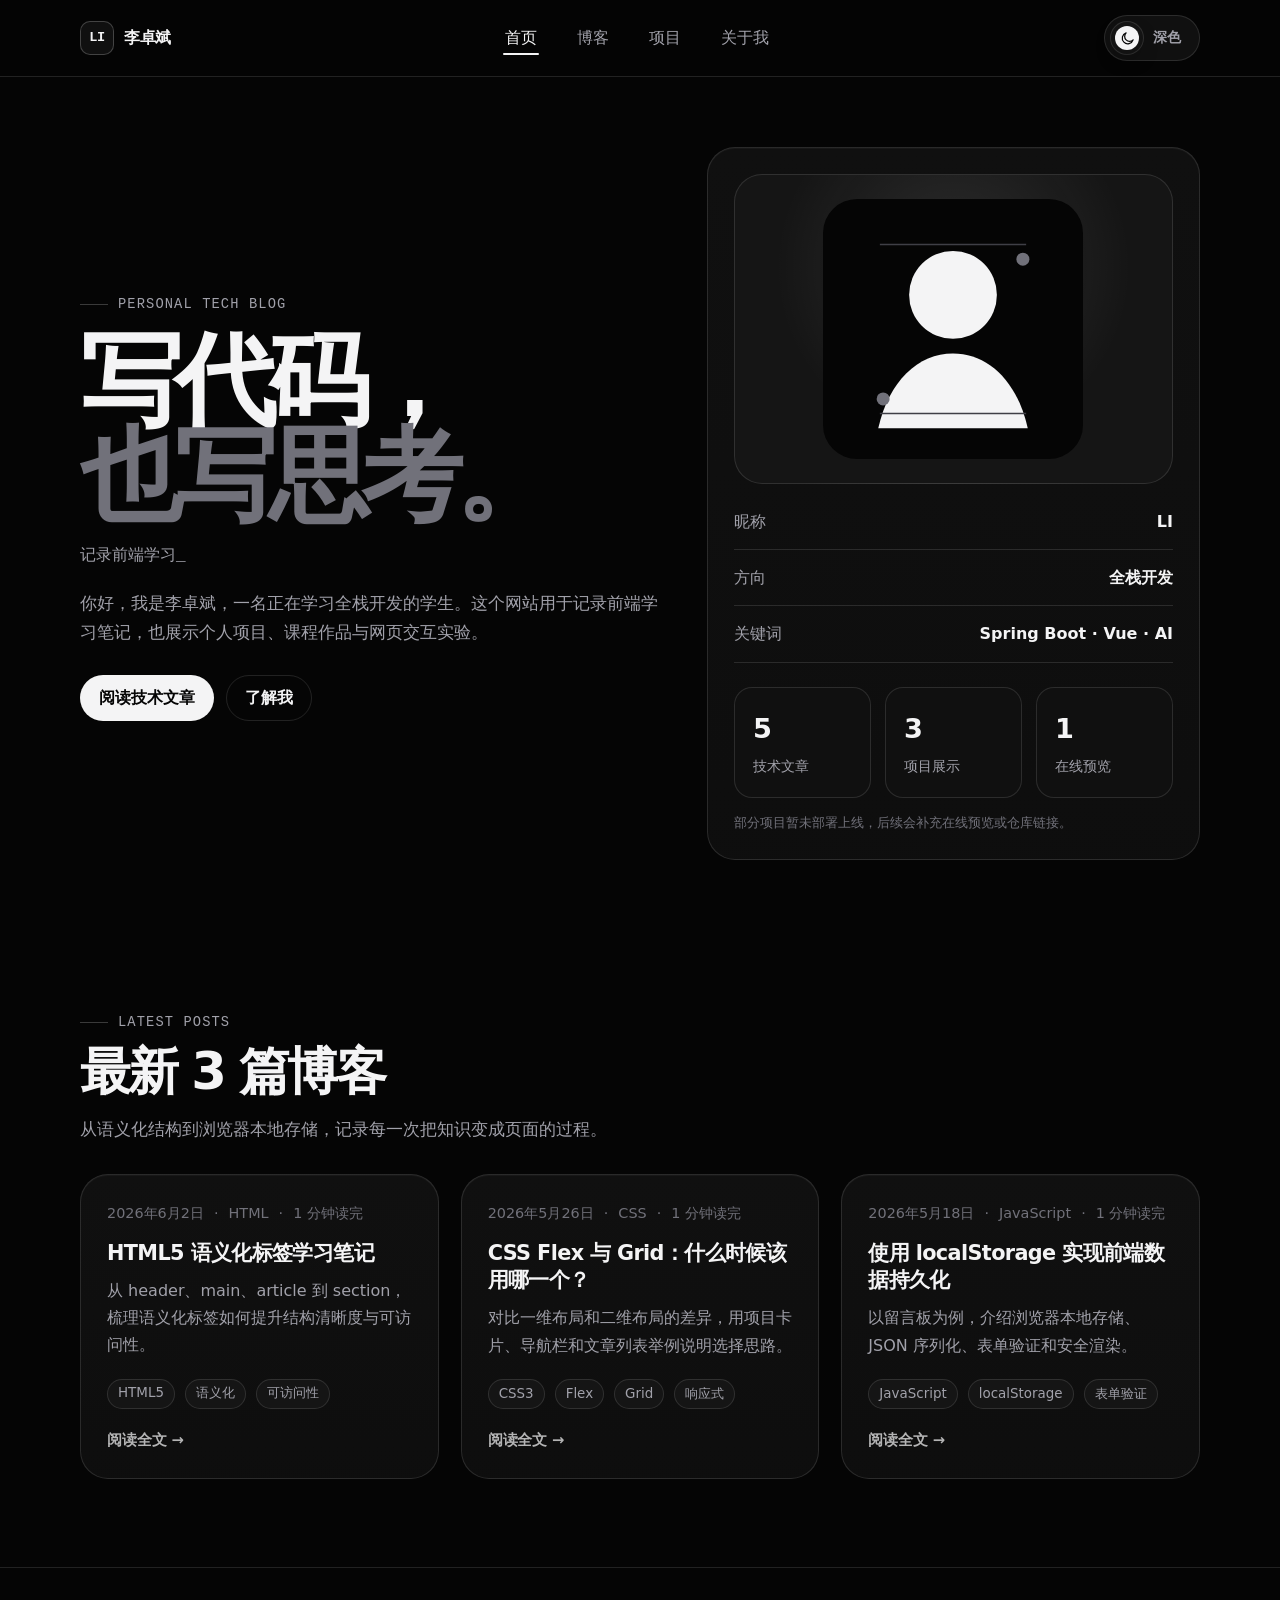
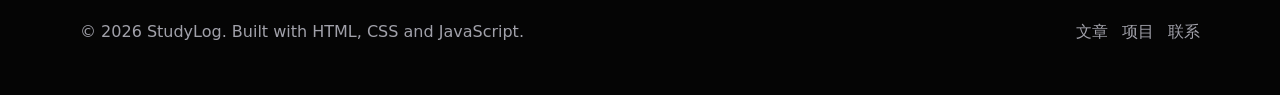
==== index.html @ e062557d "初版" ====
<!DOCTYPE html>
<html lang="zh-CN">
<head>
  <meta charset="UTF-8">
  <meta name="viewport" content="width=device-width, initial-scale=1.0">
  <meta name="description" content="该项目是一个暗黑极简风格的个人技术博客，记录前端学习、网页交互与课程项目。">
  <title>个人技术博客</title>
  <script>if (window.matchMedia("(hover: hover) and (pointer: fine) and (prefers-reduced-motion: no-preference)").matches) document.documentElement.classList.add("custom-cursor-boot");</script><style>html.custom-cursor-boot,html.custom-cursor-boot *{cursor:none!important}</style>
  <link rel="stylesheet" href="assets/css/style.css">
</head>
<body data-page="home">
  <header class="site-header">
    <nav class="navbar container" aria-label="主导航">
      <a class="logo" href="index.html"><span class="logo-mark">LI</span><span>李卓斌</span></a>
      <div class="nav-links" id="navLinks">
        <a class="nav-link" data-nav="home" href="index.html">首页</a>
        <a class="nav-link" data-nav="blog" href="blog.html">博客</a>
        <a class="nav-link" data-nav="projects" href="projects.html">项目</a>
        <a class="nav-link" data-nav="about" href="about.html">关于我</a>
      </div>
      <div class="nav-actions">
        <button class="theme-toggle" id="themeToggle" type="button" aria-label="切换主题">亮</button>
        <button class="mobile-toggle" id="mobileToggle" type="button" aria-label="打开导航菜单" aria-expanded="false">☰</button>
      </div>
    </nav>
  </header>

  <main>
    <section class="hero">
      <div class="container hero-grid">
        <div data-animate>
          <span class="kicker">Personal Tech Blog</span>
          <h1 class="hero-title">写代码，<br><span class="muted-word">也写思考。</span></h1>
          <p class="typewriter" id="typewriter" aria-live="polite"></p>
          <p class="section-lead">你好，我是李卓斌，一名正在学习全栈开发的学生。这个网站用于记录前端学习笔记，也展示个人项目、课程作品与网页交互实验。</p>
          <div class="hero-actions">
            <a class="btn" href="blog.html">阅读技术文章</a>
            <a class="btn btn-ghost" href="about.html">了解我</a>
          </div>
        </div>

        <aside class="card hero-panel" data-animate>
          <div class="avatar-wrap">
            <img src="assets/images/avatar.svg" alt="林川的头像插画" width="260" height="260">
          </div>
          <ul class="profile-list">
            <li><span>昵称</span><strong>LI</strong></li>
            <li><span>方向</span><strong>全栈开发</strong></li>
            <li><span>关键词</span><strong>Spring Boot · Vue · AI</strong></li>
          </ul>
          <div class="stats-strip" aria-label="网站统计">
            <div class="stat-box"><strong>5</strong><span>技术文章</span></div>
            <div class="stat-box"><strong>3</strong><span>项目展示</span></div>
            <div class="stat-box"><strong>1</strong><span>在线预览</span></div>
          </div>
          <p class="deploy-note">部分项目暂未部署上线，后续会补充在线预览或仓库链接。</p>
        </aside>
      </div>
    </section>

    <section class="section" aria-labelledby="latest-title">
      <div class="container">
        <span class="kicker">Latest Posts</span>
        <h2 class="section-title" id="latest-title">最新 3 篇博客</h2>
        <p class="section-lead">从语义化结构到浏览器本地存储，记录每一次把知识变成页面的过程。</p>
        <div class="grid grid-3" id="latestPosts" style="margin-top: 30px;"></div>
      </div>
    </section>
  </main>

  <footer class="site-footer">
    <div class="container footer-row">
      <p>© 2026 StudyLog. Built with HTML, CSS and JavaScript.</p>
      <div class="footer-links"><a href="blog.html">文章</a><a href="projects.html">项目</a><a href="about.html">联系</a></div>
    </div>
  </footer>

  <script src="assets/js/data.js"></script>
  <script src="assets/js/main.js"></script>
</body>
</html>
---- assets/css/style.css ----
/* =========================================================
   Personal Tech Blog - dark minimalist design system
   HTML5 + CSS3 + JavaScript course project
   ========================================================= */

:root {
  color-scheme: dark;
  --bg: #050505;
  --bg-soft: #090909;
  --surface: #101010;
  --surface-2: #151515;
  --surface-3: #1c1c1c;
  --text: #f4f4f5;
  --muted: #a1a1aa;
  --muted-2: #71717a;
  --border: rgba(244, 244, 245, 0.12);
  --border-strong: rgba(244, 244, 245, 0.22);
  --accent: #f5f5f5;
  --accent-soft: rgba(245, 245, 245, 0.12);
  --focus-glow: rgba(244, 244, 245, 0.1);
  --trace-strong: rgba(255, 255, 255, 0.78);
  --trace-soft: rgba(255, 255, 255, 0.18);
  --success: #22c55e;
  --danger: #fb7185;
  --warning: #f59e0b;
  --shadow: 0 24px 80px rgba(0, 0, 0, 0.45);
  --radius-lg: 28px;
  --radius-md: 18px;
  --radius-sm: 12px;
  --container: 1120px;
  --nav-height: 76px;
  --transition: 180ms ease;
  --transition-slow: 360ms cubic-bezier(0.2, 0.8, 0.2, 1);
}

@property --trace-angle {
  syntax: "<angle>";
  inherits: true;
  initial-value: 0deg;
}

body.light-theme {
  color-scheme: light;
  --bg: #f7f7f8;
  --bg-soft: #ffffff;
  --surface: #ffffff;
  --surface-2: #f1f1f3;
  --surface-3: #e8e8ec;
  --text: #111113;
  --muted: #52525b;
  --muted-2: #71717a;
  --border: rgba(24, 24, 27, 0.12);
  --border-strong: rgba(24, 24, 27, 0.22);
  --accent: #111113;
  --accent-soft: rgba(17, 17, 19, 0.08);
  --focus-glow: rgba(17, 17, 19, 0.08);
  --trace-strong: rgba(17, 17, 19, 0.42);
  --trace-soft: rgba(17, 17, 19, 0.1);
  --shadow: 0 20px 70px rgba(24, 24, 27, 0.12);
}

* {
  box-sizing: border-box;
}

html {
  scroll-behavior: smooth;
}

body {
  margin: 0;
  min-height: 100vh;
  font-family: Inter, ui-sans-serif, system-ui, -apple-system, BlinkMacSystemFont, "Segoe UI", "Microsoft YaHei", sans-serif;
  background: var(--bg);
  color: var(--text);
  line-height: 1.7;
  font-size: 16px;
  transition: opacity 160ms ease, transform 160ms ease, filter 160ms ease, background var(--transition), color var(--transition);
}

body.light-theme {
  background: var(--bg);
}

.site-header,
main,
.site-footer {
  transition: opacity 160ms ease, transform 160ms ease, filter 160ms ease;
}

body.page-leaving .site-header,
body.page-leaving main,
body.page-leaving .site-footer {
  opacity: 0.88;
  transform: translateY(4px);
  filter: blur(1px);
}

img,
svg {
  max-width: 100%;
  display: block;
}

a {
  color: inherit;
  text-decoration: none;
}

button,
input,
textarea,
select {
  font: inherit;
}

button,
a,
select {
  cursor: pointer;
}

:focus-visible {
  outline: 2px solid var(--accent);
  outline-offset: 4px;
}

::selection {
  color: var(--bg);
  background: var(--text);
}

@media (hover: hover) and (pointer: fine) and (prefers-reduced-motion: no-preference) {
  html.custom-cursor-boot,
  html.custom-cursor-boot *,
  .custom-cursor-enabled,
  .custom-cursor-enabled * {
    cursor: none !important;
  }
}

.custom-cursor-dot,
.custom-cursor-ring {
  position: fixed;
  left: 0;
  top: 0;
  z-index: 999;
  pointer-events: none;
  opacity: 0;
  will-change: transform, opacity;
}

.custom-cursor-dot {
  width: 7px;
  height: 7px;
  border-radius: 50%;
  background: var(--text);
  transition: opacity 120ms ease;
}

.custom-cursor-ring {
  width: 34px;
  height: 34px;
  border: 1px solid color-mix(in srgb, var(--text) 72%, transparent);
  border-radius: 50%;
  transition: opacity 160ms ease, width 160ms ease, height 160ms ease, border-color 160ms ease;
}

.custom-cursor-visible .custom-cursor-dot,
.custom-cursor-visible .custom-cursor-ring {
  opacity: 1;
}

.custom-cursor-pressed .custom-cursor-dot {
  opacity: 0;
}

.custom-cursor-pressed .custom-cursor-ring {
  width: 54px;
  height: 54px;
  border-color: color-mix(in srgb, var(--text) 42%, transparent);
}

.container {
  width: min(100% - 40px, var(--container));
  margin: 0 auto;
}

.section {
  padding: 88px 0;
}

.section-tight {
  padding: 56px 0;
}

.kicker {
  display: inline-flex;
  align-items: center;
  gap: 10px;
  color: var(--muted);
  font-family: ui-monospace, SFMono-Regular, Consolas, "Liberation Mono", monospace;
  font-size: 0.86rem;
  letter-spacing: 0.08em;
  text-transform: uppercase;
}

.kicker::before {
  content: "";
  width: 28px;
  height: 1px;
  background: var(--border-strong);
}

.section-title {
  margin: 10px 0 16px;
  font-size: clamp(2rem, 4vw, 3.4rem);
  line-height: 1.08;
  letter-spacing: -0.055em;
}

.section-lead {
  max-width: 720px;
  margin: 0;
  color: var(--muted);
  font-size: 1.05rem;
}

.mono {
  font-family: ui-monospace, SFMono-Regular, Consolas, "Liberation Mono", monospace;
}

/* Navigation */
.site-header {
  position: sticky;
  top: 0;
  z-index: 50;
  border-bottom: 1px solid var(--border);
  background: color-mix(in srgb, var(--bg) 82%, transparent);
  backdrop-filter: blur(18px);
}

.navbar {
  min-height: var(--nav-height);
  display: flex;
  align-items: center;
  justify-content: space-between;
  gap: 22px;
}

.logo {
  display: inline-flex;
  align-items: center;
  gap: 10px;
  font-weight: 800;
  letter-spacing: -0.03em;
}

.logo-mark {
  width: 34px;
  height: 34px;
  display: grid;
  place-items: center;
  border: 1px solid var(--border-strong);
  border-radius: 10px;
  background: var(--surface);
  font-family: ui-monospace, SFMono-Regular, Consolas, monospace;
  font-size: 0.85rem;
}

.nav-links {
  position: relative;
  display: flex;
  align-items: center;
  gap: 8px;
  --nav-indicator-x: 0px;
  --nav-indicator-width: 0px;
}

.nav-links::after {
  content: "";
  position: absolute;
  left: 0;
  bottom: 5px;
  width: var(--nav-indicator-width);
  height: 2px;
  border-radius: 999px;
  background: var(--text);
  opacity: var(--nav-indicator-opacity, 0);
  transform: translateX(var(--nav-indicator-x));
  transition: transform var(--transition-slow), width var(--transition-slow), opacity var(--transition);
}

.nav-link {
  min-height: 44px;
  display: inline-flex;
  align-items: center;
  padding: 0 15px;
  border: 1px solid transparent;
  border-radius: 999px;
  color: var(--muted);
  transition: color var(--transition), background var(--transition), border-color var(--transition);
}

.nav-link:hover,
.nav-link.active {
  color: var(--text);
}

.nav-link:hover {
  background: color-mix(in srgb, var(--surface-2) 70%, transparent);
}

.nav-actions {
  display: flex;
  align-items: center;
  gap: 10px;
}

.theme-toggle,
.mobile-toggle {
  min-height: 44px;
  border: 1px solid var(--border);
  border-radius: 999px;
  background: var(--surface);
  color: var(--text);
  transition: transform var(--transition), background var(--transition), border-color var(--transition);
}

.theme-toggle {
  min-width: 96px;
  display: inline-flex;
  align-items: center;
  gap: 9px;
  padding: 5px 12px 5px 5px;
  color: var(--muted);
}

.theme-toggle-track {
  width: 34px;
  height: 34px;
  display: inline-grid;
  place-items: center;
  border-radius: 999px;
  background: var(--surface-2);
  border: 1px solid var(--border);
  transition: background var(--transition), border-color var(--transition);
}

.theme-toggle-thumb {
  width: 24px;
  height: 24px;
  display: inline-grid;
  place-items: center;
  border-radius: 999px;
  background: var(--text);
  color: var(--bg);
  box-shadow: 0 8px 20px rgba(0, 0, 0, 0.28);
  transition: transform var(--transition), background var(--transition), color var(--transition);
}

.theme-toggle svg {
  width: 15px;
  height: 15px;
  fill: none;
  stroke: currentColor;
  stroke-width: 2;
  stroke-linecap: round;
  stroke-linejoin: round;
}

.theme-toggle svg circle {
  fill: currentColor;
}

.theme-toggle-label {
  font-size: 0.85rem;
  font-weight: 700;
  letter-spacing: 0.02em;
}

.theme-toggle:hover,
.mobile-toggle:hover {
  transform: translateY(-1px);
  background: var(--surface-2);
  border-color: var(--border-strong);
}

.theme-toggle:hover .theme-toggle-thumb {
  transform: scale(1.06);
}

.theme-toggle.is-light .theme-toggle-track {
  background: var(--accent-soft);
  border-color: var(--border-strong);
}

.mobile-toggle {
  min-width: 44px;
  display: none;
}

/* Buttons and tags */
.btn {
  min-height: 46px;
  display: inline-flex;
  align-items: center;
  justify-content: center;
  gap: 10px;
  padding: 0 18px;
  border: 1px solid var(--border-strong);
  border-radius: 999px;
  background: var(--text);
  color: var(--bg);
  font-weight: 700;
  transition: transform var(--transition), box-shadow var(--transition), background var(--transition), color var(--transition), border-color var(--transition);
}

.btn:hover {
  transform: translateY(-2px);
  box-shadow: var(--shadow);
}

.btn-ghost {
  background: transparent;
  color: var(--text);
  border-color: var(--border);
}

.btn-ghost:hover {
  background: var(--accent-soft);
  box-shadow: none;
}

.tag,
.pill {
  display: inline-flex;
  align-items: center;
  gap: 6px;
  min-height: 30px;
  padding: 4px 10px;
  border: 1px solid var(--border);
  border-radius: 999px;
  background: var(--surface-2);
  color: var(--muted);
  font-size: 0.84rem;
  line-height: 1.2;
}

.tag strong {
  color: var(--text);
}

/* Cards */
.card {
  position: relative;
  overflow: hidden;
  border: 1px solid var(--border);
  border-radius: var(--radius-lg);
  background: linear-gradient(180deg, var(--surface), color-mix(in srgb, var(--surface) 86%, transparent));
  box-shadow: 0 1px 0 rgba(255, 255, 255, 0.03) inset;
  transition: transform var(--transition), border-color var(--transition), box-shadow var(--transition), background var(--transition);
  animation: cardTrace 2.8s linear infinite;
}

.card::before {
  content: "";
  position: absolute;
  inset: 0;
  z-index: 1;
  padding: 1px;
  border-radius: inherit;
  pointer-events: none;
  background: conic-gradient(from var(--trace-angle, 0deg), transparent 0 68%, var(--trace-soft) 74%, var(--trace-strong) 78%, var(--trace-soft) 82%, transparent 88% 100%);
  mask: linear-gradient(#000 0 0) content-box, linear-gradient(#000 0 0);
  mask-composite: exclude;
  opacity: 0;
  transition: opacity var(--transition);
}

.card:hover {
  transform: translateY(-6px);
  border-color: var(--border-strong);
  box-shadow: var(--shadow);
}

.card:hover::before {
  opacity: 1;
}

@keyframes cardTrace {
  to {
    --trace-angle: 360deg;
  }
}

.card-body {
  padding: 26px;
}

.article-card-link {
  display: block;
  height: 100%;
}

.article-card .card-body {
  min-height: 100%;
  display: flex;
  flex-direction: column;
}

.card-title {
  margin: 14px 0 10px;
  font-size: 1.3rem;
  line-height: 1.32;
  letter-spacing: -0.03em;
  transition: color var(--transition);
}

.article-card:hover .card-title,
.project-card:hover .card-title {
  color: var(--accent);
}

.card-text {
  margin: 0 0 20px;
  color: var(--muted);
}

.card-read-more {
  display: inline-flex;
  align-items: center;
  width: fit-content;
  margin-top: auto;
  padding-top: 18px;
  color: var(--text);
  font-size: 0.92rem;
  font-weight: 700;
  letter-spacing: -0.01em;
  opacity: 0.72;
  transition: opacity var(--transition), transform var(--transition);
}

.article-card:hover .card-read-more {
  opacity: 1;
  transform: translateX(4px);
}

.card:hover .tag {
  border-color: var(--border-strong);
  background: color-mix(in srgb, var(--surface-2) 72%, var(--text) 8%);
}

.card-meta,
.meta-row {
  display: flex;
  flex-wrap: wrap;
  align-items: center;
  gap: 10px;
  color: var(--muted-2);
  font-size: 0.9rem;
}

.grid {
  display: grid;
  gap: 22px;
}

.grid-3 {
  grid-template-columns: repeat(3, minmax(0, 1fr));
}

.grid-2 {
  grid-template-columns: repeat(2, minmax(0, 1fr));
}

/* Home */
.hero {
  min-height: calc(100vh - var(--nav-height));
  display: grid;
  align-items: center;
  padding: 70px 0 56px;
}

.hero-grid {
  display: grid;
  grid-template-columns: 1.08fr 0.92fr;
  align-items: center;
  gap: 48px;
}

.hero-title {
  margin: 16px 0 20px;
  font-size: clamp(3rem, 8vw, 6.6rem);
  line-height: 0.93;
  letter-spacing: -0.08em;
}

.hero-title .muted-word {
  color: var(--muted-2);
}

.typewriter {
  min-height: 1.9em;
  color: var(--muted);
  font-family: ui-monospace, SFMono-Regular, Consolas, monospace;
}

.hero-actions {
  display: flex;
  flex-wrap: wrap;
  gap: 12px;
  margin-top: 28px;
}

.hero-panel {
  padding: 26px;
}

.avatar-wrap {
  display: grid;
  place-items: center;
  padding: 24px;
  border-radius: var(--radius-lg);
  background: radial-gradient(circle at 50% 30%, rgba(255, 255, 255, 0.1), transparent 58%), var(--surface-2);
  border: 1px solid var(--border);
}

.profile-list {
  display: grid;
  gap: 14px;
  margin: 24px 0 0;
  padding: 0;
  list-style: none;
}

.profile-list li {
  display: flex;
  justify-content: space-between;
  gap: 20px;
  padding-bottom: 14px;
  border-bottom: 1px solid var(--border);
  color: var(--muted);
}

.profile-list strong {
  color: var(--text);
}

.stats-strip {
  display: grid;
  grid-template-columns: repeat(3, minmax(0, 1fr));
  gap: 14px;
  margin-top: 24px;
}

.stat-box {
  padding: 18px;
  border: 1px solid var(--border);
  border-radius: var(--radius-md);
  background: var(--surface);
}

.stat-box strong {
  display: block;
  font-size: 1.7rem;
  letter-spacing: -0.04em;
}

.stat-box span {
  color: var(--muted);
  font-size: 0.9rem;
}

.deploy-note {
  margin: 14px 0 0;
  color: var(--muted-2);
  font-size: 0.82rem;
  line-height: 1.6;
}

/* Blog */
.page-hero {
  padding: 78px 0 42px;
}

.toolbar {
  display: grid;
  grid-template-columns: 1.2fr 0.5fr;
  gap: 14px;
  margin: 34px 0 22px;
}

.search-input,
.select-input,
.form-input,
.form-textarea {
  width: 100%;
  min-height: 48px;
  border: 1px solid var(--border);
  border-radius: 16px;
  background: var(--surface);
  color: var(--text);
  padding: 0 16px;
  box-shadow: 0 0 0 0 transparent;
  transition: border-color var(--transition), background var(--transition), box-shadow var(--transition);
}

.search-input::placeholder,
.form-input::placeholder,
.form-textarea::placeholder {
  color: var(--muted-2);
}

.form-textarea {
  min-height: 130px;
  padding: 14px 16px;
  resize: vertical;
}

.search-input:focus,
.select-input:focus,
.form-input:focus,
.form-textarea:focus {
  border-color: var(--border-strong);
  background: var(--surface-2);
  box-shadow: 0 0 0 4px var(--focus-glow);
}

.filter-row {
  display: flex;
  flex-wrap: wrap;
  gap: 10px;
  margin: 0 0 28px;
}

.filter-btn {
  min-height: 40px;
  border: 1px solid var(--border);
  border-radius: 999px;
  background: var(--surface);
  color: var(--muted);
  padding: 0 14px;
  box-shadow: inset 0 0 0 0 transparent;
  transition: color var(--transition), background var(--transition), border-color var(--transition), box-shadow var(--transition), transform var(--transition);
}

.filter-btn:hover {
  color: var(--text);
  background: var(--surface-2);
  border-color: var(--border-strong);
  transform: translateY(-1px);
}

.filter-btn.active {
  color: var(--bg);
  background: var(--text);
  border-color: var(--text);
  box-shadow: inset 0 0 0 1px color-mix(in srgb, var(--bg) 18%, transparent), 0 0 0 4px var(--focus-glow);
}

.empty-state {
  padding: 42px;
  text-align: center;
  color: var(--muted);
  border: 1px dashed var(--border-strong);
  border-radius: var(--radius-lg);
  background: var(--surface);
}

/* Article pages */
.reading-progress {
  position: fixed;
  top: 0;
  left: 0;
  z-index: 100;
  width: 100%;
  height: 3px;
  background: transparent;
}

.reading-progress span {
  display: block;
  width: 0%;
  height: 100%;
  background: var(--text);
  transition: width 80ms linear;
}

.article-shell {
  width: min(100% - 40px, 850px);
  margin: 0 auto;
  padding: 78px 0 96px;
}

.article-header {
  margin-bottom: 40px;
}

.article-title {
  margin: 16px 0 18px;
  font-size: clamp(2rem, 4.8vw, 3.8rem);
  line-height: 1.06;
  letter-spacing: -0.055em;
}

.article-body {
  color: color-mix(in srgb, var(--text) 88%, var(--muted));
  font-size: 1.06rem;
}

.article-body h2 {
  margin: 46px 0 14px;
  font-size: 1.65rem;
  letter-spacing: -0.04em;
}

.article-body h3 {
  margin: 34px 0 10px;
}

.article-body p,
.article-body li {
  color: var(--muted);
}

.article-body a {
  color: var(--text);
  border-bottom: 1px solid var(--border-strong);
}

.article-body pre {
  overflow-x: auto;
  padding: 18px;
  border: 1px solid var(--border);
  border-radius: var(--radius-md);
  background: #020202;
}

.article-body code {
  font-family: ui-monospace, SFMono-Regular, Consolas, monospace;
}

.article-body :not(pre) > code {
  padding: 2px 6px;
  border: 1px solid var(--border);
  border-radius: 8px;
  background: var(--surface-2);
  color: var(--text);
}

.article-nav {
  display: flex;
  flex-wrap: wrap;
  justify-content: space-between;
  gap: 12px;
  margin-top: 52px;
  padding-top: 26px;
  border-top: 1px solid var(--border);
}

/* About */
.about-layout {
  display: grid;
  grid-template-columns: 0.82fr 1.18fr;
  gap: 24px;
  align-items: start;
}

.contact-list {
  display: grid;
  gap: 12px;
  margin: 22px 0 0;
  padding: 0;
  list-style: none;
}

.contact-list a {
  display: flex;
  justify-content: space-between;
  gap: 14px;
  padding: 14px;
  border: 1px solid var(--border);
  border-radius: var(--radius-sm);
  color: var(--muted);
  transition: color var(--transition), background var(--transition), border-color var(--transition);
}

.contact-list a:hover {
  color: var(--text);
  background: var(--surface-2);
  border-color: var(--border-strong);
}

.skill-list {
  display: grid;
  gap: 16px;
  margin-top: 22px;
}

.skill-row {
  display: grid;
  gap: 8px;
}

.skill-info {
  display: flex;
  justify-content: space-between;
  gap: 16px;
  color: var(--muted);
  font-size: 0.92rem;
}

.skill-bar {
  height: 10px;
  overflow: hidden;
  border: 1px solid var(--border);
  border-radius: 999px;
  background: var(--surface-2);
}

.skill-bar span {
  display: block;
  height: 100%;
  width: var(--level, 60%);
  background: linear-gradient(90deg, var(--text), var(--muted));
  border-radius: inherit;
  transform: scaleX(0);
  transform-origin: left;
  transition: transform 760ms cubic-bezier(0.2, 0.8, 0.2, 1);
}

.is-visible .skill-bar span {
  transform: scaleX(1);
}

.form-grid {
  display: grid;
  gap: 14px;
}

.form-group label {
  display: block;
  margin: 0 0 7px;
  color: var(--muted);
  font-size: 0.93rem;
}

.form-error {
  min-height: 1.3em;
  margin: 6px 0 0;
  color: var(--danger);
  font-size: 0.88rem;
}

.guestbook-list {
  display: grid;
  gap: 14px;
  margin-top: 22px;
}

.message-card {
  padding: 18px;
  border: 1px solid var(--border);
  border-radius: var(--radius-md);
  background: var(--surface-2);
}

.message-card header {
  display: flex;
  justify-content: space-between;
  gap: 14px;
  margin-bottom: 8px;
}

.message-card time {
  color: var(--muted-2);
  font-size: 0.85rem;
}

.message-card p {
  margin: 0;
  color: var(--muted);
}

/* Projects */
.project-carousel {
  position: relative;
  min-height: 760px;
  display: grid;
  grid-template-columns: 54px minmax(0, 1fr) 54px;
  align-items: center;
  gap: 18px;
  perspective: 1300px;
}

.project-stage {
  position: relative;
  min-height: 720px;
  transform-style: preserve-3d;
}

.project-nav {
  width: 46px;
  height: 46px;
  display: inline-grid;
  place-items: center;
  border: 1px solid var(--border);
  border-radius: 999px;
  background: var(--surface);
  color: var(--text);
  font-size: 1.1rem;
  transition: transform var(--transition), background var(--transition), border-color var(--transition), box-shadow var(--transition);
}

.project-nav:hover {
  transform: translateY(-2px);
  background: var(--surface-2);
  border-color: var(--border-strong);
  box-shadow: var(--shadow);
}

.project-card-link {
  display: block;
  height: 100%;
}

.project-card {
  --tilt-x: 0deg;
  --tilt-y: 0deg;
  position: absolute;
  left: 50%;
  top: 0;
  width: min(460px, 100%);
  min-height: 100%;
  cursor: pointer;
  opacity: 0.48;
  transform: translateX(-50%) translateZ(-180px) rotateX(var(--tilt-x)) rotateY(var(--tilt-y)) scale(0.82);
  transition: transform 520ms cubic-bezier(0.2, 0.8, 0.2, 1), opacity 260ms ease, filter 260ms ease, border-color var(--transition), box-shadow var(--transition);
  filter: saturate(0.75) brightness(0.78);
}

.project-card[data-position="-1"] {
  transform: translateX(calc(-50% - 280px)) translateZ(-170px) rotateY(calc(24deg + var(--tilt-y))) rotateX(var(--tilt-x)) scale(0.82);
}

.project-card[data-position="0"] {
  z-index: 3;
  cursor: default;
  opacity: 1;
  transform: translateX(-50%) translateZ(80px) rotateX(var(--tilt-x)) rotateY(var(--tilt-y)) scale(1);
  filter: none;
}

.project-card[data-position="0"]:hover {
  transform: translateX(-50%) translateZ(125px) rotateX(var(--tilt-x)) rotateY(var(--tilt-y)) scale(1.015);
  box-shadow: var(--shadow);
}

.project-card[data-position="1"] {
  transform: translateX(calc(-50% + 280px)) translateZ(-170px) rotateY(calc(-24deg + var(--tilt-y))) rotateX(var(--tilt-x)) scale(0.82);
}

.project-card:not([data-position="0"]) .card-body {
  pointer-events: none;
}

.project-card .card-body {
  min-height: 100%;
  display: flex;
  flex-direction: column;
}

.project-cover {
  position: relative;
  aspect-ratio: 16 / 10;
  overflow: hidden;
  display: grid;
  place-items: center;
  border-bottom: 1px solid var(--border);
  background:
    radial-gradient(circle at 18% 20%, rgba(255, 255, 255, 0.18), transparent 28%),
    linear-gradient(135deg, #050505, var(--surface-3));
}

.project-cover::before {
  content: "";
  position: absolute;
  inset: 18px;
  border: 1px solid rgba(255, 255, 255, 0.12);
  border-radius: 22px;
}

.project-cover::after {
  content: "";
  position: absolute;
  inset: 0;
  background-image:
    linear-gradient(rgba(255, 255, 255, 0.055) 1px, transparent 1px),
    linear-gradient(90deg, rgba(255, 255, 255, 0.055) 1px, transparent 1px);
  background-size: 28px 28px;
  mask-image: linear-gradient(180deg, black, transparent 78%);
  opacity: 0.55;
}

.project-cover span {
  position: relative;
  z-index: 1;
  padding: 0 24px;
  color: #ffffff;
  font-family: Impact, Haettenschweiler, "Arial Narrow Bold", "Microsoft YaHei", sans-serif;
  font-size: clamp(2.15rem, 5vw, 4.6rem);
  font-weight: 900;
  line-height: 0.95;
  letter-spacing: 0.02em;
  text-align: center;
  text-transform: uppercase;
  text-shadow: 0 18px 46px rgba(0, 0, 0, 0.38);
  transform: translateY(0);
  transition: transform 260ms ease, letter-spacing 260ms ease;
}

.card:hover .project-cover span {
  letter-spacing: 0.05em;
  transform: translateY(-4px);
}

.project-cover-vista,
.project-cover-bilibili,
.project-cover-blog {
  background:
    radial-gradient(circle at 18% 18%, rgba(245, 245, 245, 0.22), transparent 30%),
    linear-gradient(135deg, #050505, #18181b 58%, #27272a);
}

.project-cover-blog span {
  letter-spacing: -0.08em;
  text-transform: none;
}

.project-meta {
  display: flex;
  flex-wrap: wrap;
  gap: 8px;
  margin-bottom: 4px;
}

.project-meta span {
  display: inline-flex;
  align-items: center;
  min-height: 28px;
  padding: 3px 10px;
  border: 1px solid var(--border);
  border-radius: 999px;
  color: var(--muted);
  background: var(--surface-2);
  font-size: 0.82rem;
  font-weight: 700;
  transition: color var(--transition), background var(--transition), border-color var(--transition);
}

.project-meta .project-status-done {
  color: var(--text);
  border-color: var(--border-strong);
  background: var(--accent-soft);
}

.project-meta .project-status-progress {
  color: var(--text);
  border-style: dashed;
  border-color: var(--border-strong);
}

.project-meta .project-status-progress::before {
  content: "";
  width: 6px;
  height: 6px;
  margin-right: 6px;
  border-radius: 50%;
  background: var(--text);
  box-shadow: 0 0 0 4px var(--accent-soft);
}

.project-card:hover .project-meta span {
  border-color: var(--border-strong);
}

.project-role {
  margin: 0 0 18px;
  color: var(--text);
  font-size: 0.92rem;
}

.project-role span {
  display: block;
  margin-bottom: 4px;
  color: var(--muted-2);
  font-size: 0.78rem;
  letter-spacing: 0.08em;
  text-transform: uppercase;
}

.project-tags {
  display: flex;
  flex-wrap: wrap;
  gap: 8px;
  margin-top: auto;
}

.project-action {
  display: inline-flex;
  width: fit-content;
  margin-top: 20px;
  color: var(--text);
  font-size: 0.92rem;
  font-weight: 700;
  transition: opacity var(--transition), transform var(--transition);
}

.project-action:hover {
  transform: translateX(4px);
}

.project-action.is-disabled {
  color: var(--muted-2);
  cursor: default;
}

.project-action.is-disabled:hover {
  transform: none;
}

/* Footer */
.site-footer {
  border-top: 1px solid var(--border);
  padding: 34px 0;
  color: var(--muted);
  background: color-mix(in srgb, var(--bg) 88%, transparent);
}

.footer-row {
  display: flex;
  justify-content: space-between;
  gap: 20px;
  align-items: center;
}

.footer-links {
  display: flex;
  flex-wrap: wrap;
  gap: 14px;
}

.footer-links a:hover {
  color: var(--text);
}

/* Toast and utility */
.toast {
  position: fixed;
  right: 20px;
  bottom: 20px;
  z-index: 80;
  max-width: min(360px, calc(100% - 40px));
  padding: 14px 16px;
  border: 1px solid var(--border-strong);
  border-radius: 16px;
  background: var(--surface);
  color: var(--text);
  box-shadow: var(--shadow);
  opacity: 0;
  transform: translateY(12px);
  pointer-events: none;
  transition: opacity var(--transition), transform var(--transition);
}

.toast.show {
  opacity: 1;
  transform: translateY(0);
}

[data-animate] {
  opacity: 0;
  transform: translateY(18px);
  transition: opacity 600ms ease, transform 600ms ease;
  transition-delay: var(--animate-delay, 0ms);
}

[data-animate].is-visible {
  opacity: 1;
  transform: translateY(0);
}

.not-found {
  min-height: calc(100vh - var(--nav-height));
  display: grid;
  place-items: center;
  text-align: center;
}

.not-found-code {
  margin: 0;
  font-size: clamp(6rem, 20vw, 14rem);
  line-height: 0.9;
  letter-spacing: -0.1em;
}

/* Responsive */
@media (max-width: 900px) {
  .hero-grid,
  .about-layout,
  .grid-2,
  .grid-3 {
    grid-template-columns: 1fr;
  }

  .toolbar {
    grid-template-columns: 1fr;
  }

  .hero {
    min-height: auto;
  }

  .project-carousel {
    min-height: 720px;
    grid-template-columns: 46px minmax(0, 1fr) 46px;
    gap: 10px;
    perspective: none;
  }

  .project-stage {
    min-height: 690px;
  }

  .project-card {
    width: min(100%, 420px);
  }

  .project-card[data-position="-1"],
  .project-card[data-position="1"] {
    opacity: 0;
    pointer-events: none;
    transform: translateX(-50%) scale(0.96);
  }

  .project-card[data-position="0"] {
    transform: translateX(-50%) scale(1);
  }
}

@media (max-width: 760px) {
  .container,
  .article-shell {
    width: min(100% - 28px, var(--container));
  }

  .mobile-toggle {
    display: inline-grid;
    place-items: center;
  }

  .nav-links {
    position: absolute;
    left: 14px;
    right: 14px;
    top: calc(var(--nav-height) + 8px);
    display: none;
    flex-direction: column;
    align-items: stretch;
    padding: 12px;
    border: 1px solid var(--border);
    border-radius: 20px;
    background: var(--surface);
    box-shadow: var(--shadow);
  }

  .nav-links.open {
    display: flex;
  }

  .nav-links::after {
    display: none;
  }

  .nav-link {
    justify-content: center;
  }

  .nav-link.active {
    background: var(--accent-soft);
    border-color: var(--border);
  }

  .section {
    padding: 64px 0;
  }

  .page-hero {
    padding-top: 56px;
  }

  .hero-title {
    font-size: clamp(2.8rem, 15vw, 4.6rem);
  }

  .stats-strip {
    grid-template-columns: 1fr;
  }

  .footer-row,
  .article-nav {
    flex-direction: column;
    align-items: flex-start;
  }
}

@media (max-width: 480px) {
  .card-body,
  .hero-panel {
    padding: 20px;
  }

  .hero-actions,
  .filter-row {
    align-items: stretch;
    flex-direction: column;
  }

  .btn,
  .filter-btn {
    width: 100%;
  }
}

@media (prefers-reduced-motion: reduce) {
  *,
  *::before,
  *::after {
    scroll-behavior: auto !important;
    animation-duration: 0.01ms !important;
    animation-iteration-count: 1 !important;
    transition-duration: 0.01ms !important;
  }

  body.page-leaving .site-header,
  body.page-leaving main,
  body.page-leaving .site-footer {
    opacity: 1;
    transform: none;
    filter: none;
  }

  [data-animate] {
    opacity: 1;
    transform: none;
    transition-delay: 0ms;
    animation: none !important;
  }

  .skill-bar span {
    transform: scaleX(1);
  }

  .project-card {
    transition: none;
  }
}
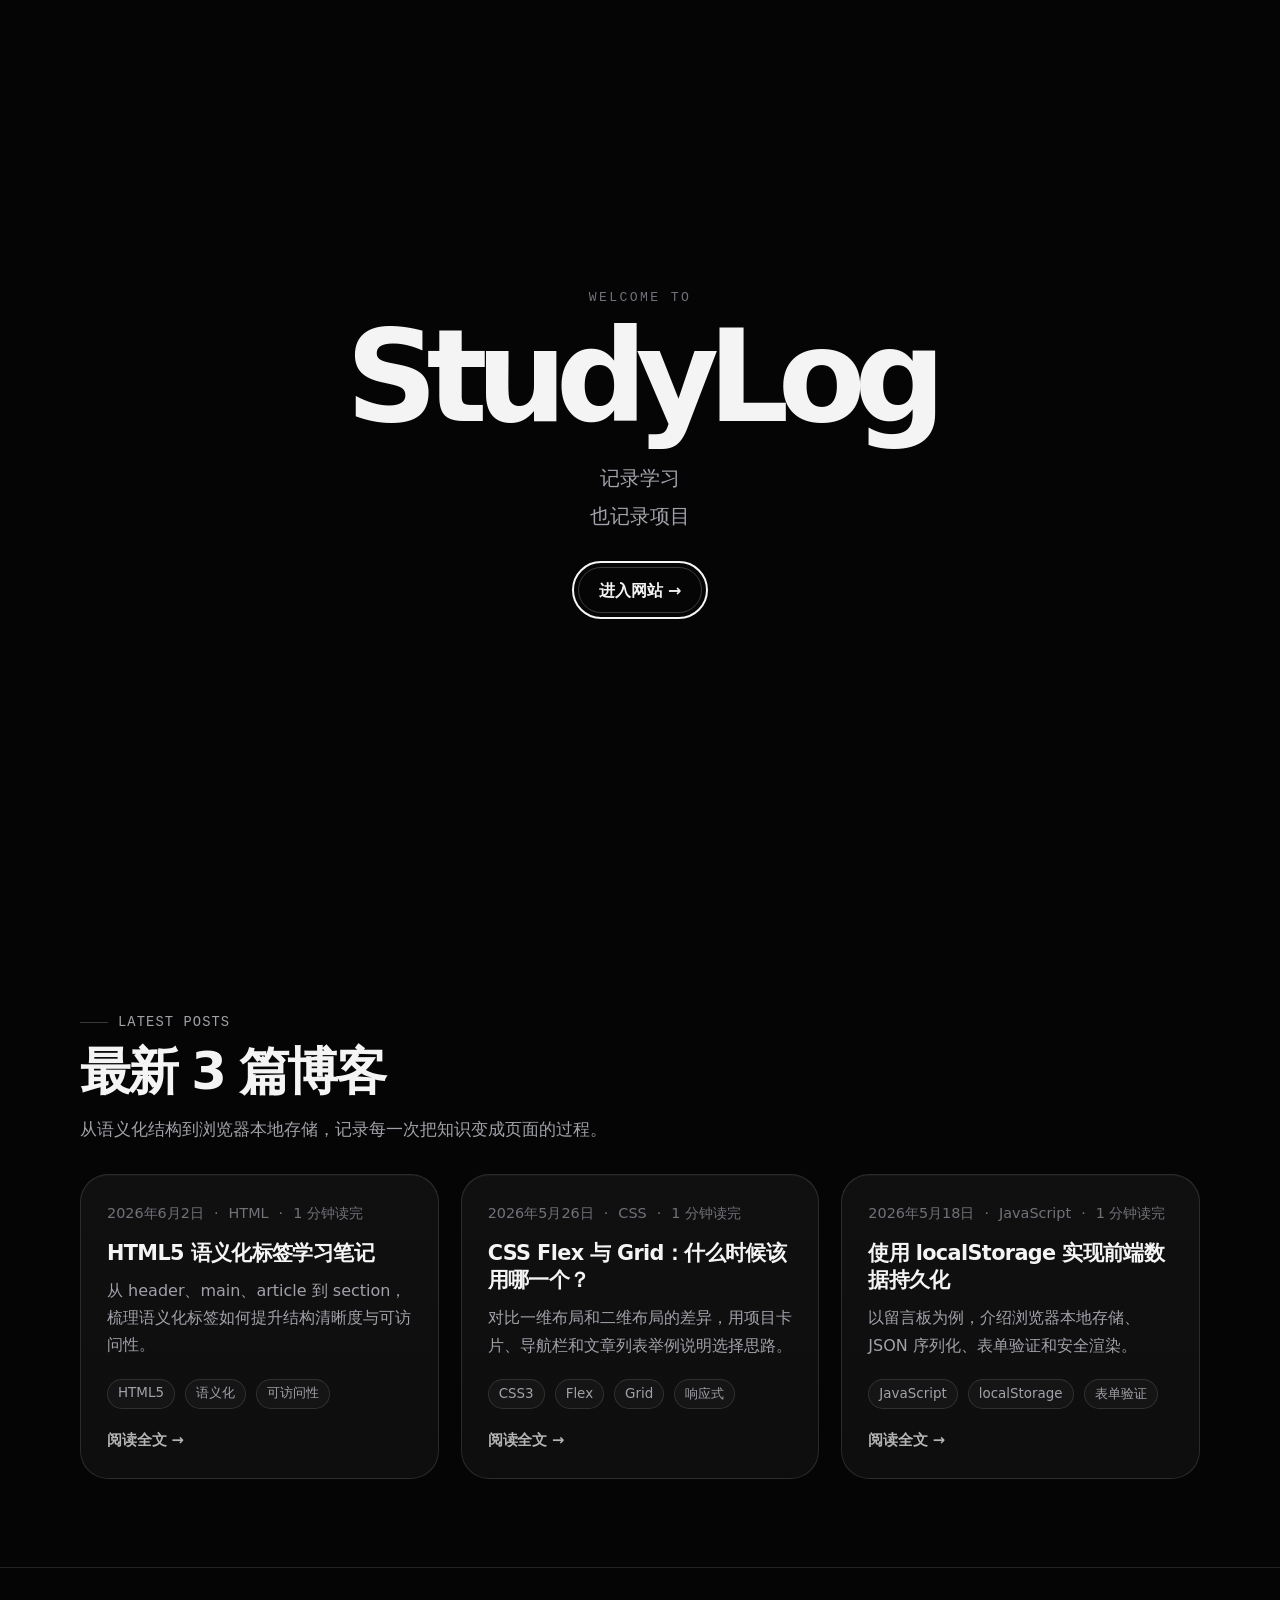
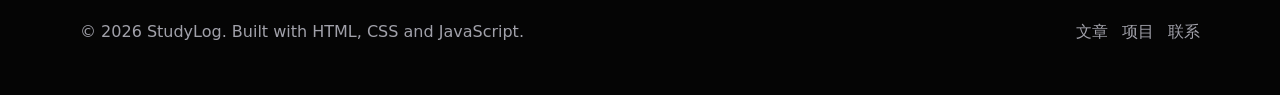
==== commit 3e758a81: "优化" ====
--- a/index.html
+++ b/index.html
@@ -9,6 +9,15 @@
   <link rel="stylesheet" href="assets/css/style.css">
 </head>
 <body data-page="home">
+  <div class="splash-screen" id="splashScreen" role="dialog" aria-modal="true" aria-labelledby="splashTitle">
+    <div class="splash-inner">
+      <p class="splash-kicker">Welcome to</p>
+      <h1 class="splash-title" id="splashTitle">StudyLog</h1>
+      <p class="splash-text">记录学习<br>也记录项目</p>
+      <button class="splash-enter" id="splashEnter" type="button">进入网站 →</button>
+    </div>
+  </div>
+
   <header class="site-header">
     <nav class="navbar container" aria-label="主导航">
       <a class="logo" href="index.html"><span class="logo-mark">LI</span><span>李卓斌</span></a>
@@ -41,7 +50,7 @@
 
         <aside class="card hero-panel" data-animate>
           <div class="avatar-wrap">
-            <img src="assets/images/avatar.svg" alt="林川的头像插画" width="260" height="260">
+            <img src="assets/images/avatar1.jpg" alt="李卓斌的个人头像" width="260" height="260">
           </div>
           <ul class="profile-list">
             <li><span>昵称</span><strong>LI</strong></li>
--- a/assets/css/style.css
+++ b/assets/css/style.css
@@ -230,6 +230,98 @@
   font-family: ui-monospace, SFMono-Regular, Consolas, "Liberation Mono", monospace;
 }
 
+/* Splash */
+.splash-screen {
+  position: fixed;
+  inset: 0;
+  z-index: 120;
+  display: grid;
+  place-items: center;
+  padding: 24px;
+  background: var(--bg);
+  color: var(--text);
+  opacity: 1;
+  visibility: visible;
+  transition: opacity 720ms ease, visibility 720ms ease, transform 720ms cubic-bezier(0.2, 0.8, 0.2, 1);
+}
+
+.splash-screen.is-hidden {
+  display: none;
+}
+
+.splash-screen.is-leaving {
+  opacity: 0;
+  visibility: hidden;
+  transform: translateY(-24px) scale(0.965);
+}
+
+.splash-inner {
+  width: min(100%, 620px);
+  text-align: center;
+}
+
+.splash-kicker,
+.splash-title,
+.splash-text,
+.splash-enter {
+  opacity: 0;
+  transform: translateY(34px);
+  filter: blur(6px);
+  animation: splashItemIn 860ms cubic-bezier(0.2, 0.8, 0.2, 1) forwards;
+}
+
+.splash-kicker {
+  margin: 0 0 12px;
+  color: var(--muted-2);
+  font-family: ui-monospace, SFMono-Regular, Consolas, monospace;
+  font-size: 0.82rem;
+  letter-spacing: 0.18em;
+  text-transform: uppercase;
+  animation-delay: 120ms;
+}
+
+.splash-title {
+  margin: 0;
+  font-size: clamp(3.4rem, 13vw, 8rem);
+  line-height: 0.88;
+  letter-spacing: -0.09em;
+  animation-delay: 260ms;
+}
+
+.splash-text {
+  margin: 26px 0 32px;
+  color: var(--muted);
+  font-size: clamp(1rem, 2.2vw, 1.25rem);
+  line-height: 1.9;
+  animation-delay: 420ms;
+}
+
+.splash-enter {
+  min-height: 46px;
+  padding: 0 20px;
+  border: 1px solid var(--border-strong);
+  border-radius: 999px;
+  background: transparent;
+  color: var(--text);
+  font-weight: 800;
+  transition: transform var(--transition), background var(--transition), border-color var(--transition);
+  animation-delay: 580ms;
+}
+
+.splash-enter:hover {
+  transform: translateY(-2px);
+  background: var(--accent-soft);
+  border-color: var(--text);
+}
+
+@keyframes splashItemIn {
+  to {
+    opacity: 1;
+    filter: blur(0);
+    transform: translateY(0);
+  }
+}
+
 /* Navigation */
 .site-header {
   position: sticky;
@@ -623,6 +715,14 @@
   padding: 24px;
   border-radius: var(--radius-lg);
   background: radial-gradient(circle at 50% 30%, rgba(255, 255, 255, 0.1), transparent 58%), var(--surface-2);
+  border: 1px solid var(--border);
+}
+
+.avatar-wrap img {
+  width: min(100%, 260px);
+  aspect-ratio: 1;
+  object-fit: cover;
+  border-radius: 24px;
   border: 1px solid var(--border);
 }
 
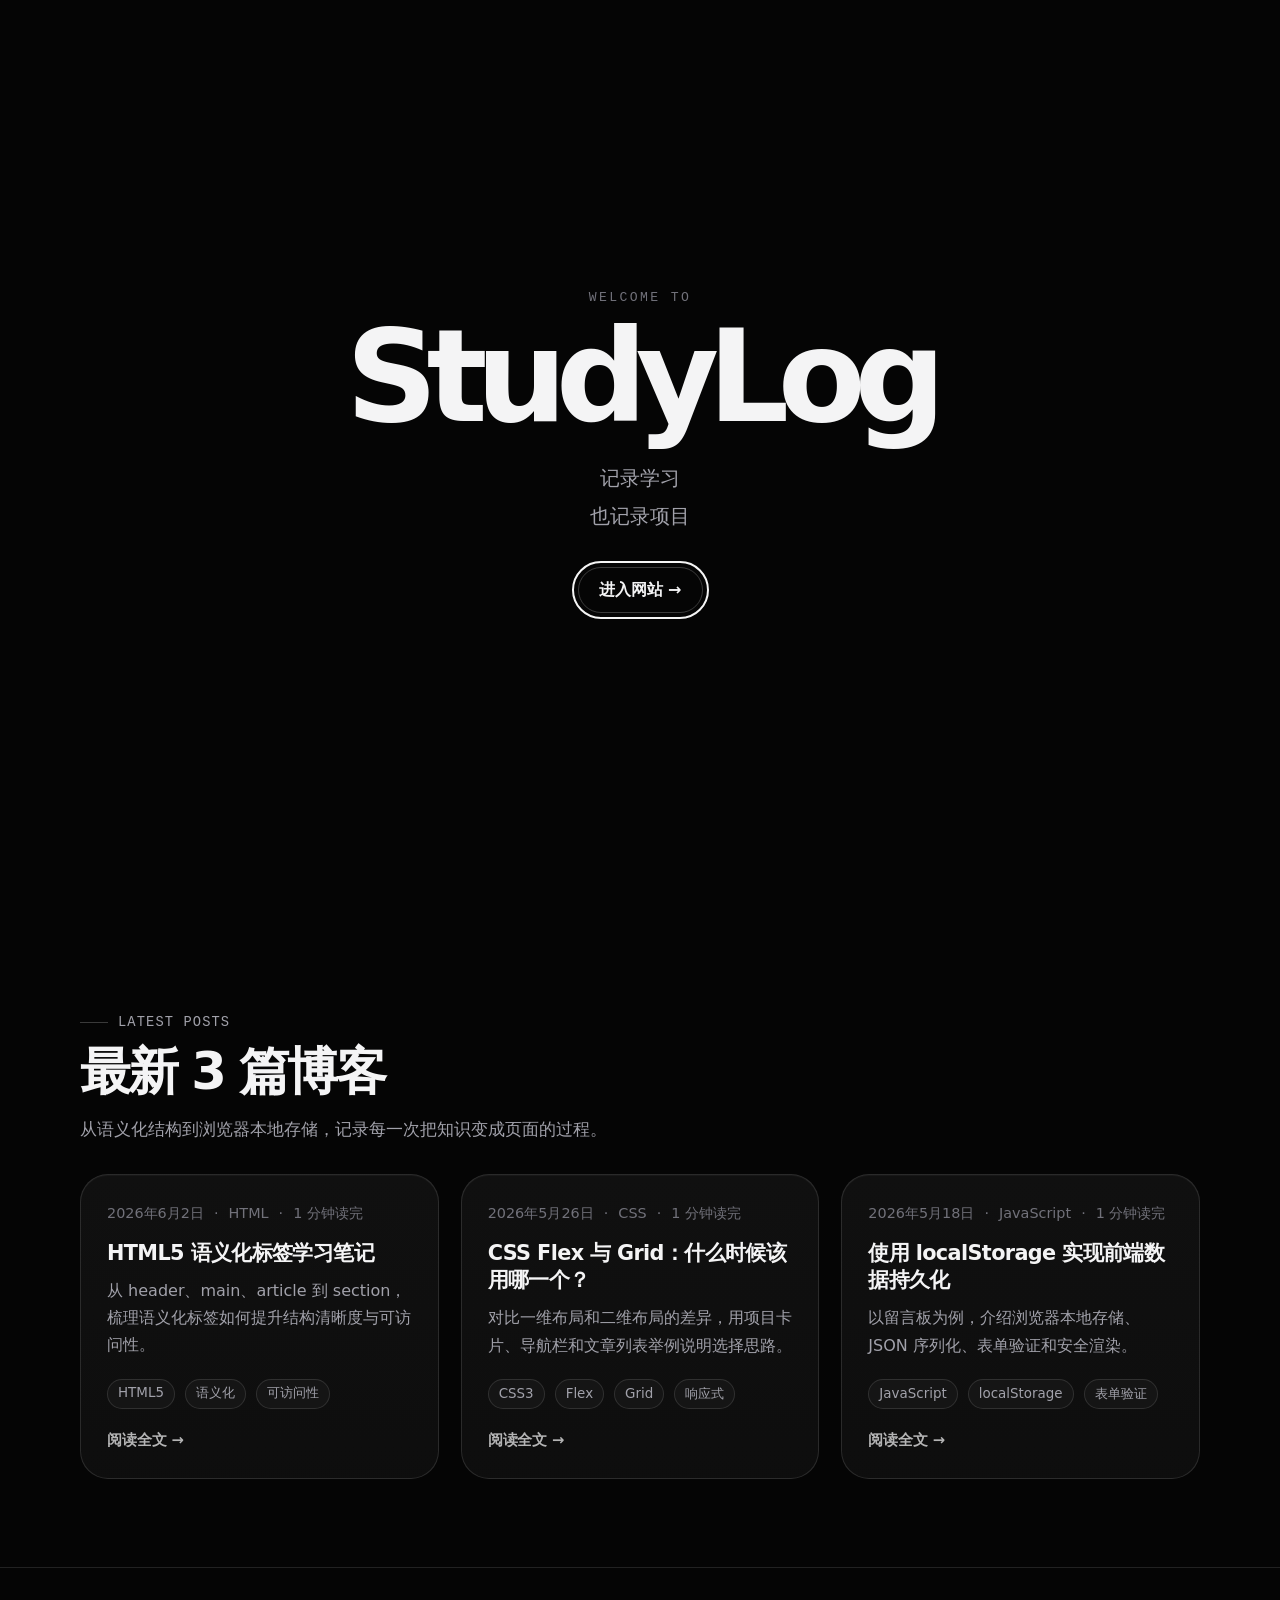
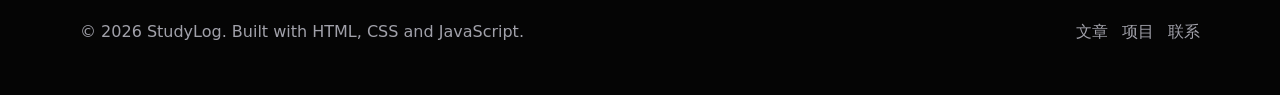
==== commit 7c34622a: "优化" ====
--- a/index.html
+++ b/index.html
@@ -5,7 +5,7 @@
   <meta name="viewport" content="width=device-width, initial-scale=1.0">
   <meta name="description" content="该项目是一个暗黑极简风格的个人技术博客，记录前端学习、网页交互与课程项目。">
   <title>个人技术博客</title>
-  <script>if (window.matchMedia("(hover: hover) and (pointer: fine) and (prefers-reduced-motion: no-preference)").matches) document.documentElement.classList.add("custom-cursor-boot");</script><style>html.custom-cursor-boot,html.custom-cursor-boot *{cursor:none!important}</style>
+  <script>if (window.matchMedia("(hover: hover) and (pointer: fine) and (prefers-reduced-motion: no-preference)").matches) document.documentElement.classList.add("custom-cursor-boot");</script><style>html.custom-cursor-boot,html.custom-cursor-boot *{cursor:none!important}.splash-screen{position:fixed;inset:0;z-index:120;display:grid;place-items:center;padding:24px;background:#050505;color:#f4f4f5}.splash-screen.is-hidden{display:none}.splash-inner{text-align:center;width:min(100%,620px)}</style>
   <link rel="stylesheet" href="assets/css/style.css">
 </head>
 <body data-page="home">
